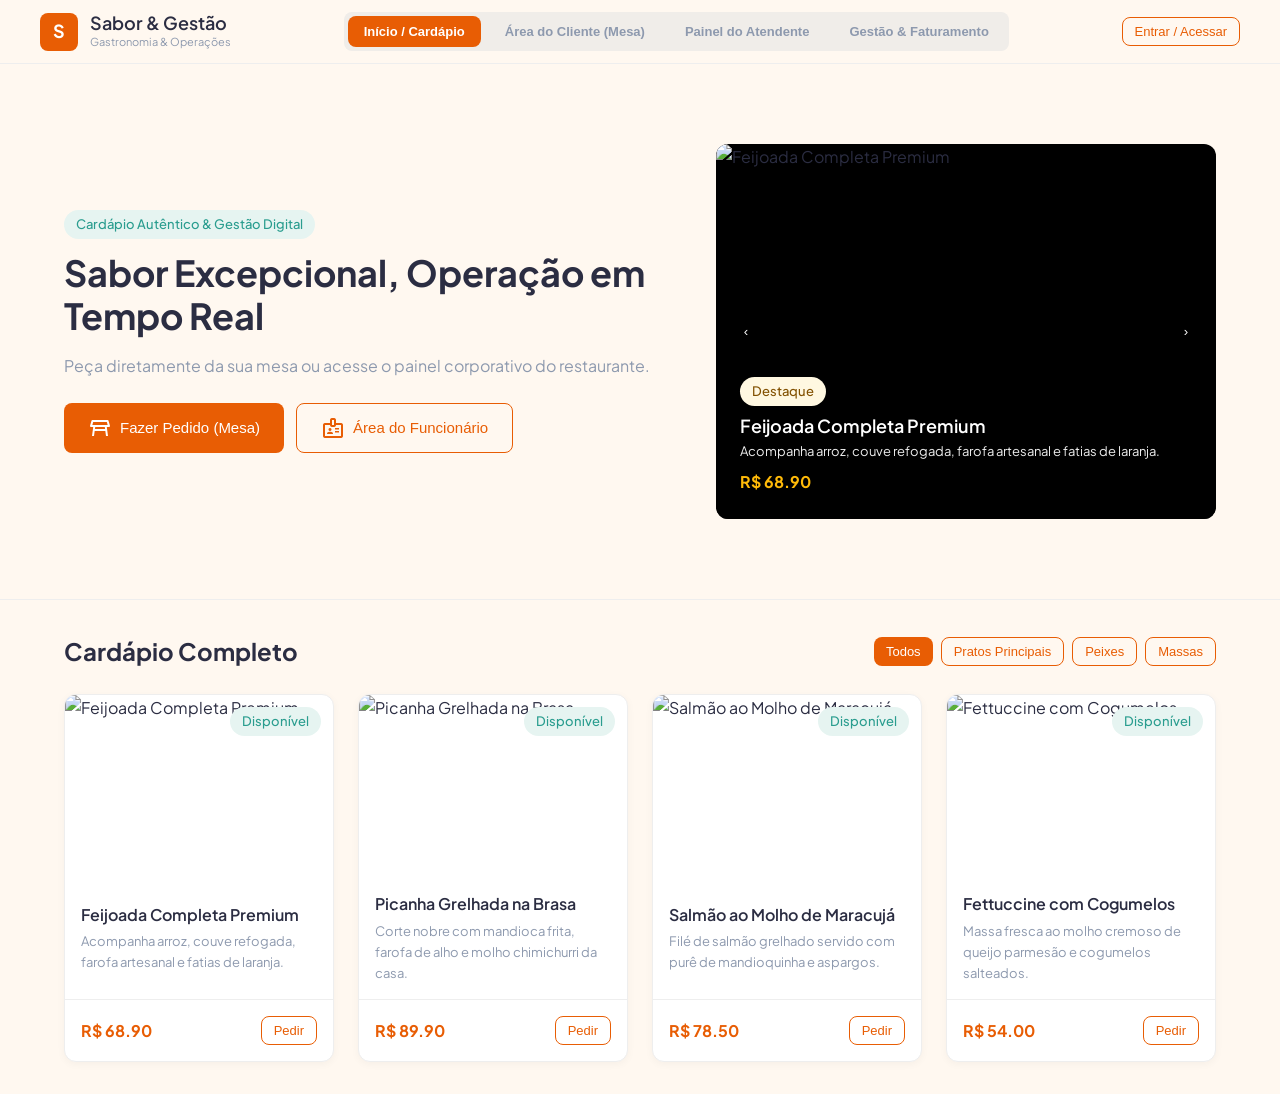
==== jules_session_1378551908417141757/index.html @ 5f839c84 "pendrivePietro Subi todos os arquivos do pendrive do pietro ao github" ====
<!DOCTYPE html>
<html lang="pt-BR">
<head>
  <meta charset="UTF-8">
  <meta name="viewport" content="width=device-width, initial-scale=1.0">
  <title>Sabor & Gestão — Sistema de Gerenciamento de Restaurante</title>
  
  <!-- Google Fonts & Material Symbols -->
  <link rel="preconnect" href="https://fonts.googleapis.com">
  <link rel="preconnect" href="https://fonts.gstatic.com" crossorigin>
  <link href="https://fonts.googleapis.com/css2?family=Plus+Jakarta+Sans:wght@400;500;600;700&display=swap" rel="stylesheet">
  <link href="https://fonts.googleapis.com/css2?family=Material+Symbols+Outlined:wght,FILL@100..700,0..1&display=swap" rel="stylesheet">
  
  <!-- Pure Custom CSS -->
  <link rel="stylesheet" href="css/style.css">
</head>
<body>

  <!-- Header Section -->
  <header>
    <div class="header-container">
      <!-- Logo & Brand -->
      <div id="brand-logo" class="brand-logo">
        <div class="brand-icon">S</div>
        <div>
          <div class="brand-title">Sabor & Gestão</div>
          <div class="brand-subtitle">Gastronomia & Operações</div>
        </div>
      </div>

      <!-- Navigation Links -->
      <nav id="nav-links" class="nav-links">
        <button data-path="landing" class="nav-btn active">Início / Cardápio</button>
        <button data-path="client" class="nav-btn">Área do Cliente (Mesa)</button>
        <button data-path="staff" class="nav-btn">Painel do Atendente</button>
        <button data-path="manager" class="nav-btn">Gestão & Faturamento</button>
      </nav>

      <!-- User Session Info -->
      <div id="user-session-info" class="flex items-center gap-3">
        <!-- Populated by JS -->
      </div>
    </div>
  </header>

  <!-- Main Content Area -->
  <main>
    <div id="view-landing" class="view-section hidden"></div>
    <div id="view-client" class="view-section hidden"></div>
    <div id="view-staff" class="view-section hidden"></div>
    <div id="view-manager" class="view-section hidden"></div>
  </main>

  <!-- Toast Notification -->
  <div id="toast-message" class="hidden">
    <span class="material-symbols-outlined" style="color: var(--tertiary)">info</span>
    <span id="toast-text">Ação executada com sucesso.</span>
  </div>

  <!-- Global Application Scripts -->
  <script type="module" src="js/app.js"></script>
</body>
</html>
---- jules_session_1378551908417141757/css/style.css ----
/* css/style.css - Pure CSS Design System & Utility Library */

:root {
  --primary: #E85D04;
  --primary-hover: #C44A03;
  --secondary: #D00000;
  --tertiary: #FFBA08;
  --base-brown: #6F4E37;
  --bg-light: #FFF8F0;
  --text-main: #2B2D42;
  --text-muted: #8D99AE;
  --success: #2A9D8F;
  --error: #9D0208;
  --card-bg: #FFFFFF;
  --border-color: #EEEEEE;

  --font-family: 'Plus Jakarta Sans', 'Poppins', sans-serif;

  --radius-sm: 4px;
  --radius-md: 8px;
  --radius-lg: 12px;
  --radius-full: 9999px;

  --shadow-sm: 0 2px 8px rgba(0, 0, 0, 0.04);
  --shadow-md: 0 4px 16px rgba(0, 0, 0, 0.08);
  --shadow-lg: 0 10px 25px rgba(0, 0, 0, 0.12);
}

* {
  box-sizing: border-box;
  margin: 0;
  padding: 0;
}

body {
  font-family: var(--font-family);
  background-color: var(--bg-light);
  color: var(--text-main);
  line-height: 1.6;
  font-size: 16px;
  min-height: 100vh;
  display: flex;
  flex-direction: column;
}

/* Header & Nav */
header {
  position: fixed;
  top: 0;
  left: 0;
  right: 0;
  height: 64px;
  background: rgba(255, 248, 240, 0.95);
  backdrop-filter: blur(10px);
  border-bottom: 1px solid var(--border-color);
  z-index: 1000;
  display: flex;
  align-items: center;
  padding: 0 24px;
}

.header-container {
  width: 100%;
  max-width: 1200px;
  margin: 0 auto;
  display: flex;
  align-items: center;
  justify-content: space-between;
}

.brand-logo {
  display: flex;
  align-items: center;
  gap: 12px;
  cursor: pointer;
  text-decoration: none;
}

.brand-icon {
  width: 38px;
  height: 38px;
  background-color: var(--primary);
  color: #FFF;
  border-radius: var(--radius-md);
  display: flex;
  align-items: center;
  justify-content: center;
  font-weight: 700;
  font-size: 18px;
}

.brand-title {
  font-size: 18px;
  font-weight: 600;
  color: var(--text-main);
  line-height: 1.1;
}

.brand-subtitle {
  font-size: 11px;
  color: var(--text-muted);
}

nav.nav-links {
  display: flex;
  gap: 8px;
  background-color: #F0EDE9;
  padding: 4px;
  border-radius: var(--radius-md);
}

.nav-btn {
  background: transparent;
  border: none;
  padding: 8px 16px;
  border-radius: var(--radius-md);
  font-size: 13px;
  font-weight: 600;
  color: var(--text-muted);
  cursor: pointer;
  transition: all 0.2s ease-in-out;
}

.nav-btn:hover {
  color: var(--text-main);
  background-color: rgba(255, 255, 255, 0.6);
}

.nav-btn.active {
  background-color: var(--primary);
  color: #FFF;
}

main {
  margin-top: 64px;
  flex: 1;
}

.container {
  max-width: 1200px;
  margin: 0 auto;
  padding: 32px 24px;
}

/* Utility Layouts */
.hidden { display: none !important; }
.flex { display: flex; }
.flex-col { flex-direction: column; }
.items-center { align-items: center; }
.justify-between { justify-content: space-between; }
.justify-center { justify-content: center; }
.gap-2 { gap: 8px; }
.gap-3 { gap: 12px; }
.gap-4 { gap: 16px; }
.gap-6 { gap: 24px; }
.grid { display: grid; }
.grid-cols-1 { grid-template-columns: repeat(1, 1fr); }
.grid-cols-2 { grid-template-columns: repeat(2, 1fr); }
.grid-cols-3 { grid-template-columns: repeat(3, 1fr); }
.grid-cols-4 { grid-template-columns: repeat(4, 1fr); }

@media (max-width: 1024px) {
  .grid-cols-4 { grid-template-columns: repeat(2, 1fr); }
  .grid-cols-3 { grid-template-columns: repeat(2, 1fr); }
}

@media (max-width: 640px) {
  .grid-cols-4, .grid-cols-3, .grid-cols-2 { grid-template-columns: 1fr; }
  nav.nav-links { display: none; }
}

/* Buttons */
.btn {
  display: inline-flex;
  align-items: center;
  justify-content: center;
  gap: 8px;
  padding: 12px 24px;
  border-radius: var(--radius-md);
  font-size: 15px;
  font-weight: 500;
  cursor: pointer;
  border: none;
  transition: all 0.2s ease-in-out;
  text-decoration: none;
}

.btn-sm {
  padding: 6px 12px;
  font-size: 13px;
}

.btn-primary {
  background-color: var(--primary);
  color: #FFF;
}
.btn-primary:hover {
  background-color: var(--primary-hover);
}

.btn-secondary {
  background-color: transparent;
  color: var(--primary);
  border: 1px solid var(--primary);
}
.btn-secondary:hover {
  background-color: var(--primary);
  color: #FFF;
}

.btn-danger {
  background-color: var(--error);
  color: #FFF;
}
.btn-danger:hover {
  background-color: #7A0106;
}

/* Cards */
.card {
  background: var(--card-bg);
  border: 1px solid var(--border-color);
  border-radius: var(--radius-lg);
  padding: 24px;
  box-shadow: var(--shadow-sm);
  transition: all 0.2s ease-in-out;
}
.card:hover {
  box-shadow: var(--shadow-md);
}

/* Badges */
.badge {
  display: inline-flex;
  align-items: center;
  gap: 6px;
  padding: 4px 12px;
  border-radius: var(--radius-full);
  font-size: 13px;
  font-weight: 500;
}
.badge-available { background-color: #E6F4F1; color: var(--success); }
.badge-unavailable { background-color: #FCE8E6; color: var(--error); }
.badge-pending { background-color: #FFF8E1; color: #825100; }

/* Modals */
.modal-overlay {
  position: fixed;
  inset: 0;
  background: rgba(0,0,0,0.5);
  backdrop-filter: blur(4px);
  z-index: 2000;
  display: flex;
  align-items: center;
  justify-content: center;
  padding: 16px;
}

.modal-content {
  background: #FFF;
  border-radius: var(--radius-lg);
  max-width: 500px;
  width: 100%;
  padding: 24px;
  position: relative;
  box-shadow: var(--shadow-lg);
  max-height: 90vh;
  overflow-y: auto;
}

.modal-close {
  position: absolute;
  top: 16px;
  right: 16px;
  background: transparent;
  border: none;
  font-size: 20px;
  cursor: pointer;
  color: var(--text-muted);
}

/* Form inputs */
.form-group {
  display: flex;
  flex-direction: column;
  gap: 6px;
  margin-bottom: 16px;
}

label {
  font-size: 13px;
  font-weight: 600;
  color: var(--text-main);
}

input[type="text"], input[type="password"], input[type="number"], input[type="url"], select, textarea {
  width: 100%;
  padding: 12px 16px;
  background-color: var(--bg-light);
  border: 1px solid #DDD;
  border-radius: var(--radius-md);
  font-size: 15px;
  font-family: var(--font-family);
  color: var(--text-main);
  outline: none;
  transition: border-color 0.2s;
}

input:focus, select:focus, textarea:focus {
  border-color: var(--primary);
}

/* Tables */
table {
  width: 100%;
  border-collapse: collapse;
  margin-top: 16px;
  font-size: 14px;
}

th {
  background-color: var(--bg-light);
  color: var(--text-main);
  font-weight: 600;
  text-align: left;
  padding: 12px 16px;
}

td {
  padding: 12px 16px;
  border-bottom: 1px solid var(--border-color);
}

/* Toast */
#toast-message {
  position: fixed;
  bottom: 24px;
  right: 24px;
  z-index: 3000;
  background: var(--text-main);
  color: #FFF;
  padding: 12px 20px;
  border-radius: var(--radius-md);
  box-shadow: var(--shadow-lg);
  display: flex;
  align-items: center;
  gap: 8px;
  font-size: 14px;
  transition: all 0.3s ease;
}

/* Carousel */
.carousel-container {
  position: relative;
  overflow: hidden;
  border-radius: var(--radius-lg);
  aspect-ratio: 4/3;
  background: #000;
}

.carousel-track {
  display: flex;
  height: 100%;
  transition: transform 0.5s ease-in-out;
}

.carousel-slide {
  min-width: 100%;
  height: 100%;
  position: relative;
}

.carousel-slide img {
  width: 100%;
  height: 100%;
  object-fit: cover;
}

.carousel-caption {
  position: absolute;
  bottom: 0;
  left: 0;
  right: 0;
  padding: 24px;
  background: linear-gradient(transparent, rgba(0,0,0,0.85));
  color: #FFF;
}
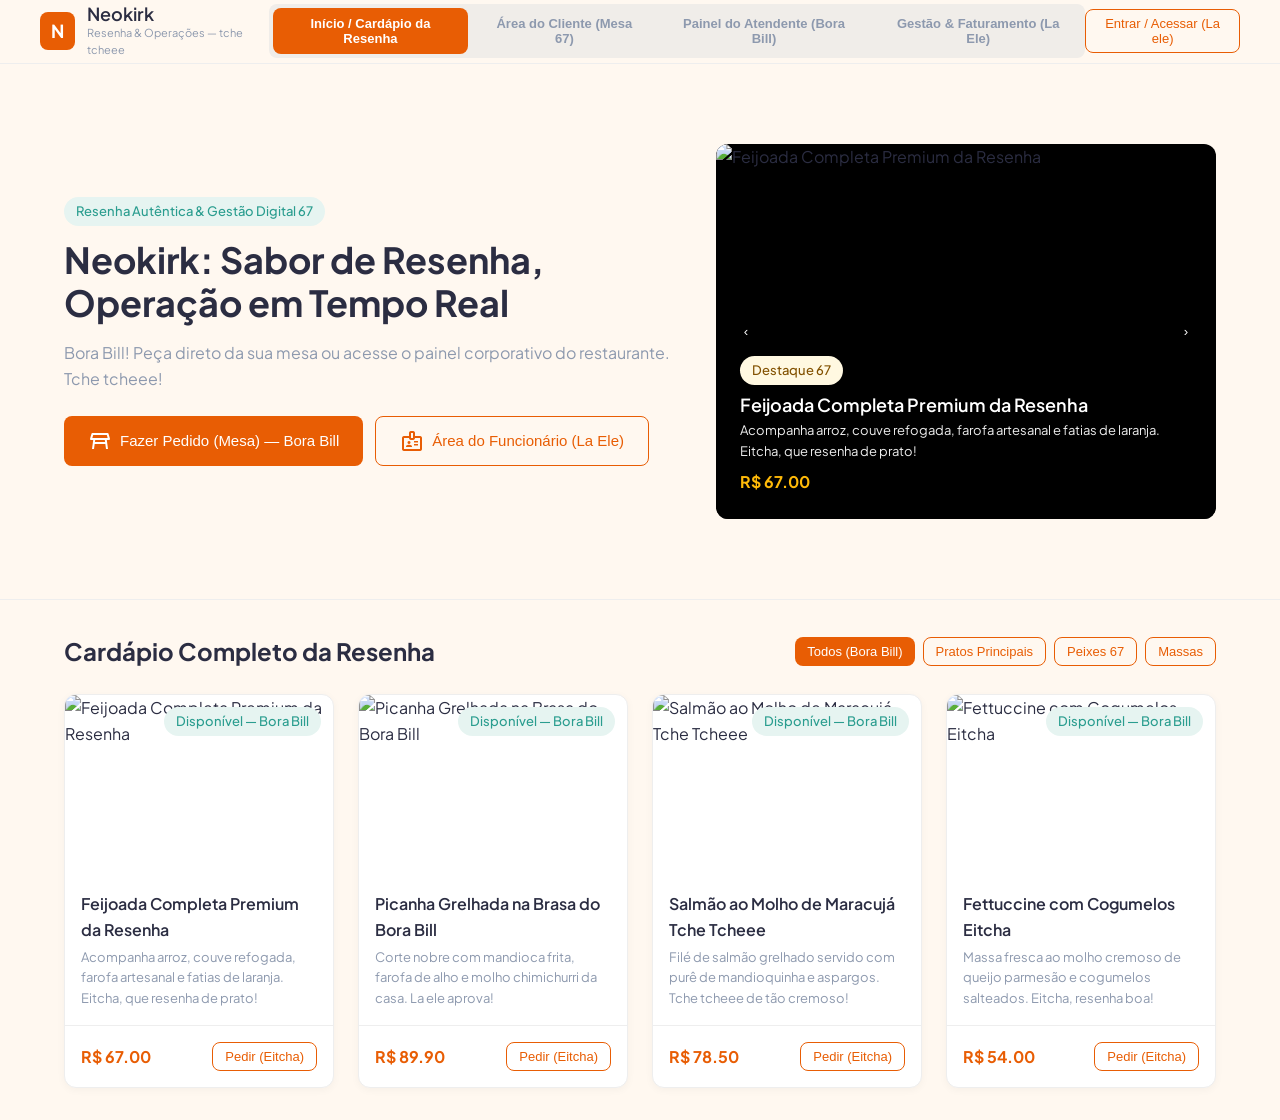
==== commit bb460e6c: "Eitcha! Renomeia o sistema pra Neokirk e salpica resenha, 67, la ele, bora bill e tche tcheee no cód" ====
--- a/jules_session_1378551908417141757/index.html
+++ b/jules_session_1378551908417141757/index.html
@@ -3,47 +3,47 @@
 <head>
   <meta charset="UTF-8">
   <meta name="viewport" content="width=device-width, initial-scale=1.0">
-  <title>Sabor & Gestão — Sistema de Gerenciamento de Restaurante</title>
-  
-  <!-- Google Fonts & Material Symbols -->
+  <title>Neokirk — O Resenha de Gestão de Restaurante 67</title>
+
+  <!-- Fontes do Google & Símbolos do Material -->
   <link rel="preconnect" href="https://fonts.googleapis.com">
   <link rel="preconnect" href="https://fonts.gstatic.com" crossorigin>
   <link href="https://fonts.googleapis.com/css2?family=Plus+Jakarta+Sans:wght@400;500;600;700&display=swap" rel="stylesheet">
   <link href="https://fonts.googleapis.com/css2?family=Material+Symbols+Outlined:wght,FILL@100..700,0..1&display=swap" rel="stylesheet">
-  
-  <!-- Pure Custom CSS -->
+
+  <!-- CSS puro, sem firula de framework — tche tcheee -->
   <link rel="stylesheet" href="css/style.css">
 </head>
 <body>
 
-  <!-- Header Section -->
+  <!-- Seção do Cabeçalho -->
   <header>
     <div class="header-container">
-      <!-- Logo & Brand -->
+      <!-- Logo & Marca Neokirk -->
       <div id="brand-logo" class="brand-logo">
-        <div class="brand-icon">S</div>
+        <div class="brand-icon">N</div>
         <div>
-          <div class="brand-title">Sabor & Gestão</div>
-          <div class="brand-subtitle">Gastronomia & Operações</div>
+          <div class="brand-title">Neokirk</div>
+          <div class="brand-subtitle">Resenha & Operações — tche tcheee</div>
         </div>
       </div>
 
-      <!-- Navigation Links -->
+      <!-- Links de Navegação -->
       <nav id="nav-links" class="nav-links">
-        <button data-path="landing" class="nav-btn active">Início / Cardápio</button>
-        <button data-path="client" class="nav-btn">Área do Cliente (Mesa)</button>
-        <button data-path="staff" class="nav-btn">Painel do Atendente</button>
-        <button data-path="manager" class="nav-btn">Gestão & Faturamento</button>
+        <button data-path="landing" class="nav-btn active">Início / Cardápio da Resenha</button>
+        <button data-path="client" class="nav-btn">Área do Cliente (Mesa 67)</button>
+        <button data-path="staff" class="nav-btn">Painel do Atendente (Bora Bill)</button>
+        <button data-path="manager" class="nav-btn">Gestão & Faturamento (La Ele)</button>
       </nav>
 
-      <!-- User Session Info -->
+      <!-- Informações da Sessão do Usuário -->
       <div id="user-session-info" class="flex items-center gap-3">
-        <!-- Populated by JS -->
+        <!-- Preenchido pelo JS -->
       </div>
     </div>
   </header>
 
-  <!-- Main Content Area -->
+  <!-- Área Principal de Conteúdo -->
   <main>
     <div id="view-landing" class="view-section hidden"></div>
     <div id="view-client" class="view-section hidden"></div>
@@ -51,13 +51,13 @@
     <div id="view-manager" class="view-section hidden"></div>
   </main>
 
-  <!-- Toast Notification -->
+  <!-- Notificação Toast -->
   <div id="toast-message" class="hidden">
     <span class="material-symbols-outlined" style="color: var(--tertiary)">info</span>
-    <span id="toast-text">Ação executada com sucesso.</span>
+    <span id="toast-text">Eitcha! Ação executada com sucesso.</span>
   </div>
 
-  <!-- Global Application Scripts -->
+  <!-- Scripts Globais da Aplicação -->
   <script type="module" src="js/app.js"></script>
 </body>
 </html>
--- a/jules_session_1378551908417141757/css/style.css
+++ b/jules_session_1378551908417141757/css/style.css
@@ -1,4 +1,4 @@
-/* css/style.css - Pure CSS Design System & Utility Library */
+/* css/style.css — Sistema de Design Neokirk em CSS puro e biblioteca de utilitários (tche tcheee) */
 
 :root {
   --primary: #E85D04;
@@ -43,7 +43,7 @@
   flex-direction: column;
 }
 
-/* Header & Nav */
+/* Cabeçalho e Navegação */
 header {
   position: fixed;
   top: 0;
@@ -142,7 +142,7 @@
   padding: 32px 24px;
 }
 
-/* Utility Layouts */
+/* Layouts Utilitários */
 .hidden { display: none !important; }
 .flex { display: flex; }
 .flex-col { flex-direction: column; }
@@ -169,7 +169,7 @@
   nav.nav-links { display: none; }
 }
 
-/* Buttons */
+/* Botões (bora bill) */
 .btn {
   display: inline-flex;
   align-items: center;
@@ -216,7 +216,7 @@
   background-color: #7A0106;
 }
 
-/* Cards */
+/* Cards da resenha */
 .card {
   background: var(--card-bg);
   border: 1px solid var(--border-color);
@@ -229,7 +229,7 @@
   box-shadow: var(--shadow-md);
 }
 
-/* Badges */
+/* Selos (badges) */
 .badge {
   display: inline-flex;
   align-items: center;
@@ -243,7 +243,7 @@
 .badge-unavailable { background-color: #FCE8E6; color: var(--error); }
 .badge-pending { background-color: #FFF8E1; color: #825100; }
 
-/* Modals */
+/* Modais */
 .modal-overlay {
   position: fixed;
   inset: 0;
@@ -279,7 +279,7 @@
   color: var(--text-muted);
 }
 
-/* Form inputs */
+/* Campos de formulário */
 .form-group {
   display: flex;
   flex-direction: column;
@@ -310,7 +310,7 @@
   border-color: var(--primary);
 }
 
-/* Tables */
+/* Tabelas */
 table {
   width: 100%;
   border-collapse: collapse;
@@ -331,7 +331,7 @@
   border-bottom: 1px solid var(--border-color);
 }
 
-/* Toast */
+/* Toast — aviso maroto da resenha 67 */
 #toast-message {
   position: fixed;
   bottom: 24px;
